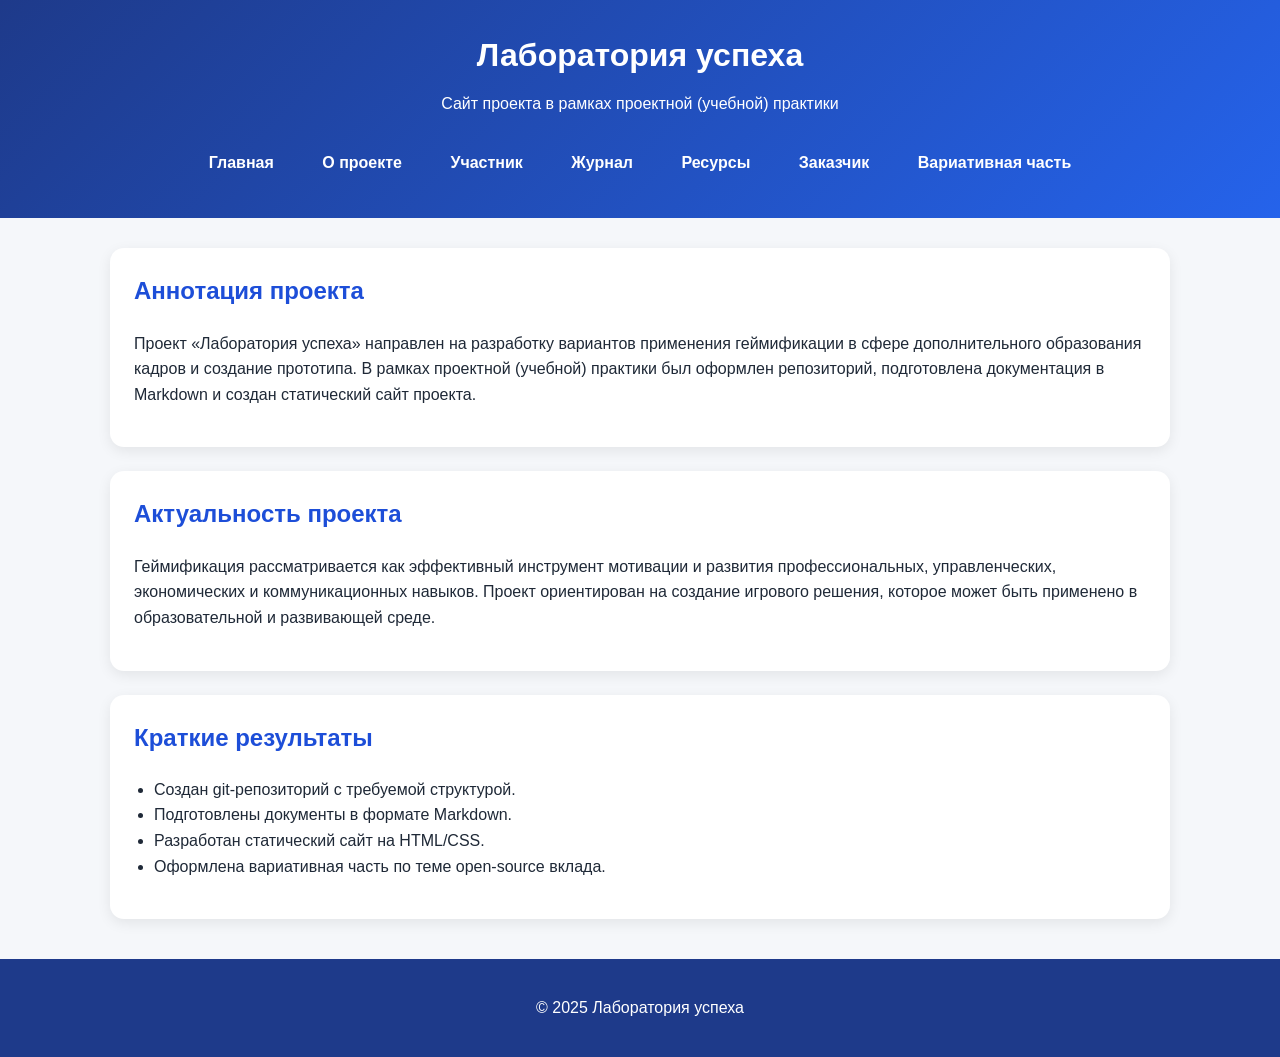
==== site/index.html @ e7faf7df "Update index.html" ====
<!DOCTYPE html>
<html lang="ru">
<head>
  <meta charset="UTF-8" />
  <meta name="viewport" content="width=device-width, initial-scale=1.0" />
  <title>Лаборатория успеха</title>
  <link rel="stylesheet" href="css/style.css" />
</head>
<body>
  <header>
    <h1>Лаборатория успеха</h1>
    <p>Сайт проекта в рамках проектной (учебной) практики</p>
    <nav>
      <a href="index.html">Главная</a>
      <a href="about.html">О проекте</a>
      <a href="participant.html">Участник</a>
      <a href="journal.html">Журнал</a>
      <a href="resources.html">Ресурсы</a>
      <a href="partner.html">Заказчик</a>
      <a href="variable.html">Вариативная часть</a>
    </nav>
  </header>

  <main>
    <section class="card">
      <h2>Аннотация проекта</h2>
      <p>
        Проект «Лаборатория успеха» направлен на разработку вариантов применения
        геймификации в сфере дополнительного образования кадров и создание прототипа.
        В рамках проектной (учебной) практики был оформлен репозиторий,
        подготовлена документация в Markdown и создан статический сайт проекта.
      </p>
    </section>

    <section class="card">
      <h2>Актуальность проекта</h2>
      <p>
        Геймификация рассматривается как эффективный инструмент мотивации
        и развития профессиональных, управленческих, экономических и
        коммуникационных навыков. Проект ориентирован на создание игрового
        решения, которое может быть применено в образовательной и
        развивающей среде.
      </p>
    </section>

    <section class="card">
      <h2>Краткие результаты</h2>
      <ul>
        <li>Создан git-репозиторий с требуемой структурой.</li>
        <li>Подготовлены документы в формате Markdown.</li>
        <li>Разработан статический сайт на HTML/CSS.</li>
        <li>Оформлена вариативная часть по теме open-source вклада.</li>
      </ul>
    </section>
  </main>

  <footer>
    <p>© 2025 Лаборатория успеха</p>
  </footer>
</body>
</html>
---- site/css/style.css ----
* {
  box-sizing: border-box;
}

body {
  margin: 0;
  font-family: Arial, sans-serif;
  background-color: #f5f7fa;
  color: #1f2937;
  line-height: 1.6;
}

header {
  background: linear-gradient(135deg, #1e3a8a, #2563eb);
  color: white;
  padding: 30px 20px;
  text-align: center;
}

header h1 {
  margin: 0 0 10px;
  font-size: 2rem;
}

header p {
  margin: 0;
  font-size: 1rem;
}

nav {
  margin-top: 20px;
}

nav a {
  display: inline-block;
  color: white;
  text-decoration: none;
  margin: 5px 10px;
  font-weight: bold;
  padding: 8px 12px;
  border-radius: 8px;
}

nav a:hover {
  background-color: rgba(255, 255, 255, 0.15);
}

main {
  max-width: 1100px;
  margin: 30px auto;
  padding: 0 20px;
}

.card {
  background: white;
  border-radius: 14px;
  padding: 24px;
  margin-bottom: 24px;
  box-shadow: 0 4px 14px rgba(0, 0, 0, 0.08);
}

h2 {
  margin-top: 0;
  color: #1d4ed8;
}

ul {
  padding-left: 20px;
}

table {
  width: 100%;
  border-collapse: collapse;
  margin-top: 15px;
}

table, th, td {
  border: 1px solid #d1d5db;
}

th {
  background-color: #eff6ff;
}

th, td {
  padding: 12px;
  text-align: left;
  vertical-align: top;
}

footer {
  background-color: #1e3a8a;
  color: white;
  text-align: center;
  padding: 20px;
  margin-top: 40px;
}

.note {
  background-color: #eff6ff;
  border-left: 5px solid #2563eb;
  padding: 15px;
  border-radius: 8px;
  margin-top: 15px;
}
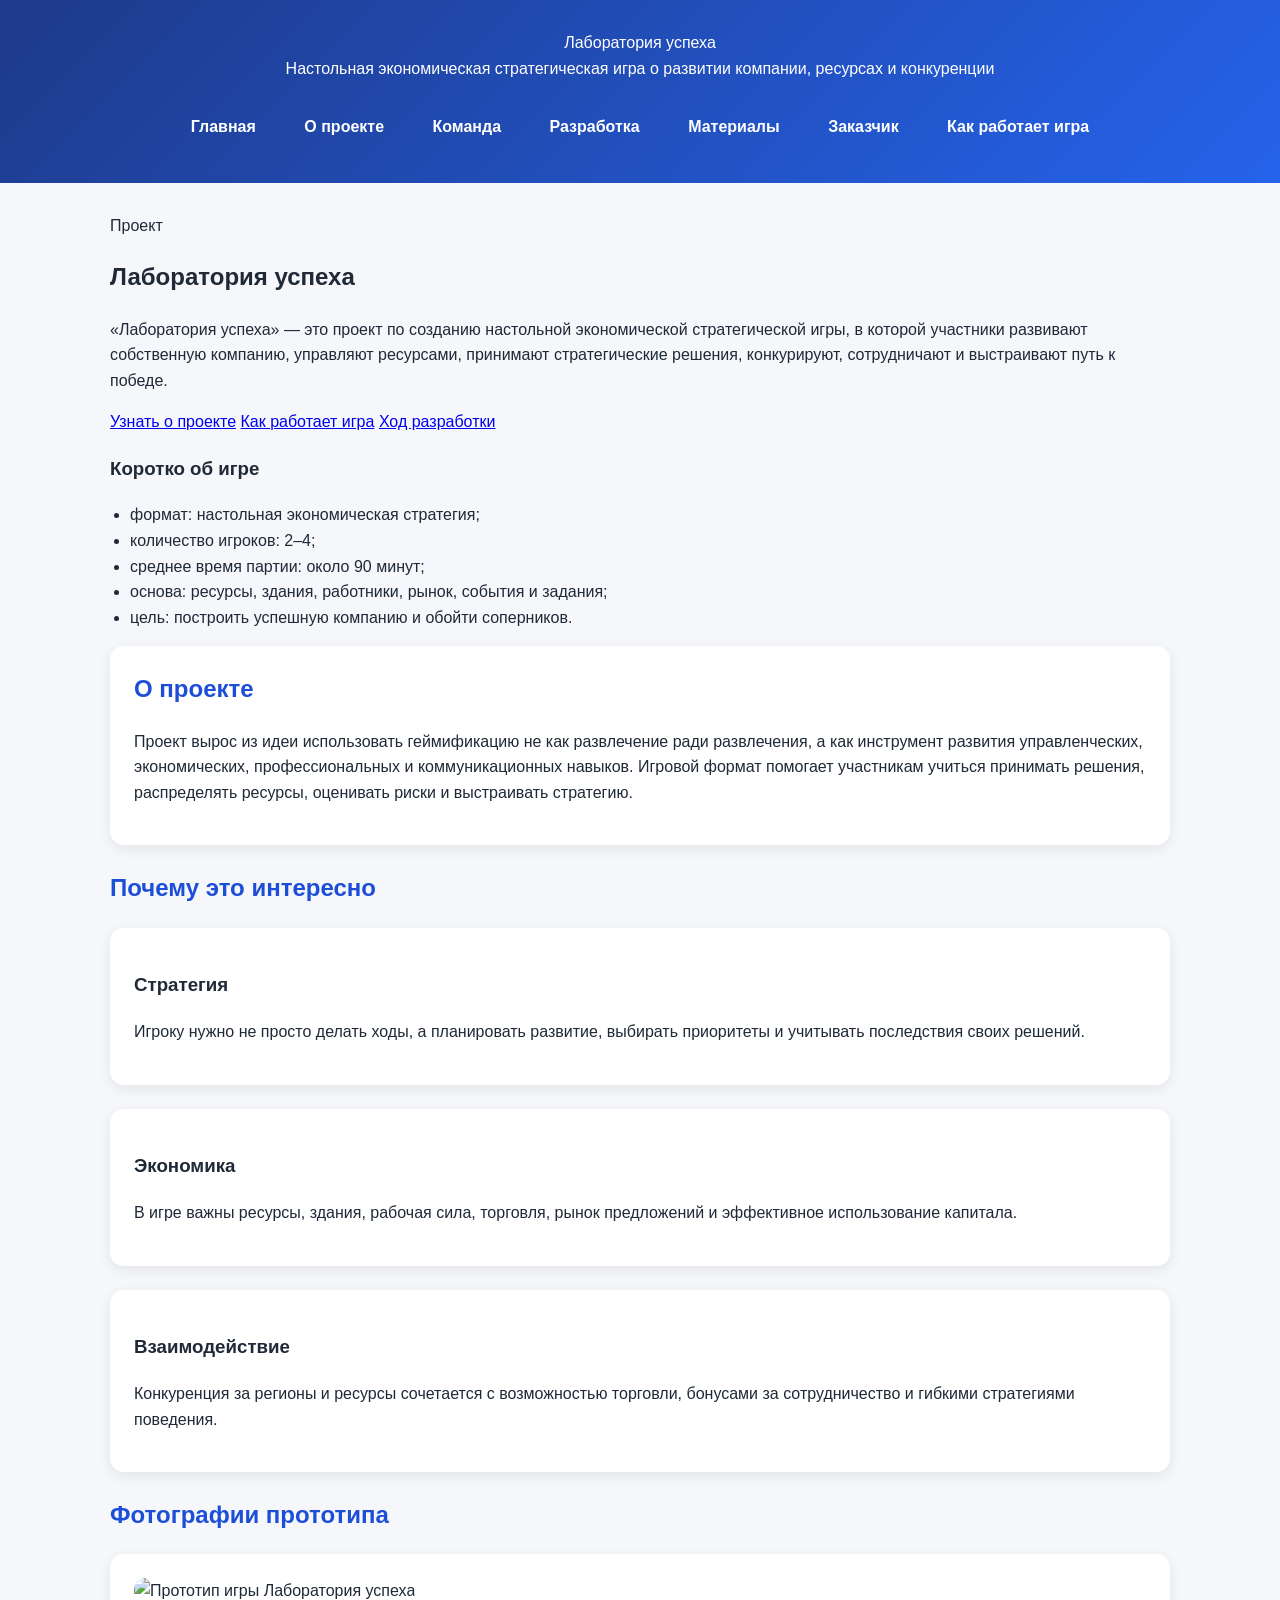
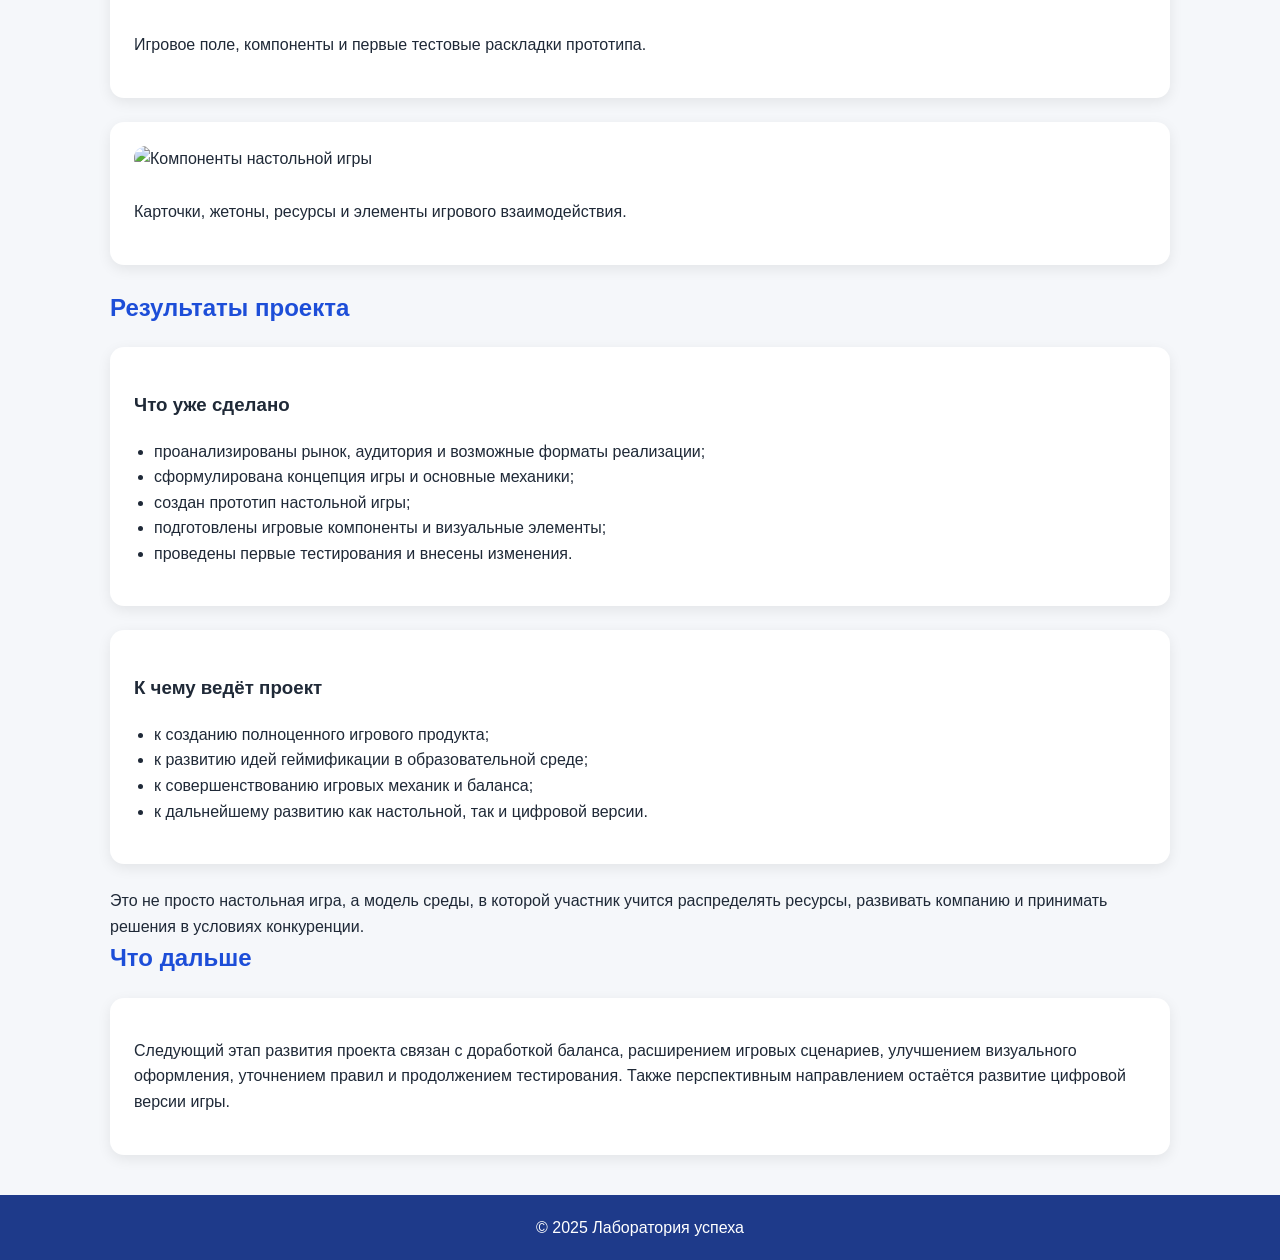
==== commit de8ea1d8: "Update index.html" ====
--- a/site/index.html
+++ b/site/index.html
@@ -8,54 +8,137 @@
 </head>
 <body>
   <header>
-    <h1>Лаборатория успеха</h1>
-    <p>Сайт проекта в рамках проектной (учебной) практики</p>
-    <nav>
-      <a href="index.html">Главная</a>
-      <a href="about.html">О проекте</a>
-      <a href="participant.html">Участник</a>
-      <a href="journal.html">Журнал</a>
-      <a href="resources.html">Ресурсы</a>
-      <a href="partner.html">Заказчик</a>
-      <a href="variable.html">Вариативная часть</a>
-    </nav>
+    <div class="header-wrap">
+      <div class="logo-title">Лаборатория успеха</div>
+      <div class="subtitle">Настольная экономическая стратегическая игра о развитии компании, ресурсах и конкуренции</div>
+      <nav>
+        <a href="index.html">Главная</a>
+        <a href="about.html">О проекте</a>
+        <a href="participant.html">Команда</a>
+        <a href="journal.html">Разработка</a>
+        <a href="resources.html">Материалы</a>
+        <a href="partner.html">Заказчик</a>
+        <a href="variable.html">Как работает игра</a>
+      </nav>
+    </div>
   </header>
 
-  <main>
+  <main class="container">
+    <section class="hero">
+      <div class="hero-card">
+        <div class="badge">Проект</div>
+        <h1>Лаборатория успеха</h1>
+        <p>
+          «Лаборатория успеха» — это проект по созданию настольной экономической
+          стратегической игры, в которой участники развивают собственную компанию,
+          управляют ресурсами, принимают стратегические решения, конкурируют,
+          сотрудничают и выстраивают путь к победе.
+        </p>
+        <div class="buttons">
+          <a class="btn btn-primary" href="about.html">Узнать о проекте</a>
+          <a class="btn btn-secondary" href="variable.html">Как работает игра</a>
+          <a class="btn btn-secondary" href="journal.html">Ход разработки</a>
+        </div>
+      </div>
+
+      <div class="hero-side">
+        <h3>Коротко об игре</h3>
+        <ul>
+          <li>формат: настольная экономическая стратегия;</li>
+          <li>количество игроков: 2–4;</li>
+          <li>среднее время партии: около 90 минут;</li>
+          <li>основа: ресурсы, здания, работники, рынок, события и задания;</li>
+          <li>цель: построить успешную компанию и обойти соперников.</li>
+        </ul>
+      </div>
+    </section>
+
     <section class="card">
-      <h2>Аннотация проекта</h2>
+      <h2>О проекте</h2>
       <p>
-        Проект «Лаборатория успеха» направлен на разработку вариантов применения
-        геймификации в сфере дополнительного образования кадров и создание прототипа.
-        В рамках проектной (учебной) практики был оформлен репозиторий,
-        подготовлена документация в Markdown и создан статический сайт проекта.
+        Проект вырос из идеи использовать геймификацию не как развлечение ради развлечения,
+        а как инструмент развития управленческих, экономических, профессиональных
+        и коммуникационных навыков. Игровой формат помогает участникам учиться
+        принимать решения, распределять ресурсы, оценивать риски и выстраивать стратегию.
       </p>
     </section>
 
-    <section class="card">
-      <h2>Актуальность проекта</h2>
-      <p>
-        Геймификация рассматривается как эффективный инструмент мотивации
-        и развития профессиональных, управленческих, экономических и
-        коммуникационных навыков. Проект ориентирован на создание игрового
-        решения, которое может быть применено в образовательной и
-        развивающей среде.
-      </p>
+    <h2 class="section-title">Почему это интересно</h2>
+    <section class="grid-3">
+      <div class="card">
+        <h3>Стратегия</h3>
+        <p>
+          Игроку нужно не просто делать ходы, а планировать развитие, выбирать приоритеты
+          и учитывать последствия своих решений.
+        </p>
+      </div>
+      <div class="card">
+        <h3>Экономика</h3>
+        <p>
+          В игре важны ресурсы, здания, рабочая сила, торговля, рынок предложений
+          и эффективное использование капитала.
+        </p>
+      </div>
+      <div class="card">
+        <h3>Взаимодействие</h3>
+        <p>
+          Конкуренция за регионы и ресурсы сочетается с возможностью торговли,
+          бонусами за сотрудничество и гибкими стратегиями поведения.
+        </p>
+      </div>
     </section>
 
+    <h2 class="section-title">Фотографии прототипа</h2>
+    <section class="grid-2">
+      <div class="card">
+        <img src="images/game-1.jpg" alt="Прототип игры Лаборатория успеха" style="width:100%; border-radius:12px; margin-bottom:12px;">
+        <p>Игровое поле, компоненты и первые тестовые раскладки прототипа.</p>
+      </div>
+      <div class="card">
+        <img src="images/game-2.jpg" alt="Компоненты настольной игры" style="width:100%; border-radius:12px; margin-bottom:12px;">
+        <p>Карточки, жетоны, ресурсы и элементы игрового взаимодействия.</p>
+      </div>
+    </section>
+
+    <h2 class="section-title">Результаты проекта</h2>
+    <section class="grid-2">
+      <div class="card">
+        <h3>Что уже сделано</h3>
+        <ul>
+          <li>проанализированы рынок, аудитория и возможные форматы реализации;</li>
+          <li>сформулирована концепция игры и основные механики;</li>
+          <li>создан прототип настольной игры;</li>
+          <li>подготовлены игровые компоненты и визуальные элементы;</li>
+          <li>проведены первые тестирования и внесены изменения.</li>
+        </ul>
+      </div>
+      <div class="card">
+        <h3>К чему ведёт проект</h3>
+        <ul>
+          <li>к созданию полноценного игрового продукта;</li>
+          <li>к развитию идей геймификации в образовательной среде;</li>
+          <li>к совершенствованию игровых механик и баланса;</li>
+          <li>к дальнейшему развитию как настольной, так и цифровой версии.</li>
+        </ul>
+      </div>
+    </section>
+
+    <section class="quote">
+      Это не просто настольная игра, а модель среды, в которой участник учится распределять ресурсы, развивать компанию и принимать решения в условиях конкуренции.
+    </section>
+
+    <h2 class="section-title">Что дальше</h2>
     <section class="card">
-      <h2>Краткие результаты</h2>
-      <ul>
-        <li>Создан git-репозиторий с требуемой структурой.</li>
-        <li>Подготовлены документы в формате Markdown.</li>
-        <li>Разработан статический сайт на HTML/CSS.</li>
-        <li>Оформлена вариативная часть по теме open-source вклада.</li>
-      </ul>
+      <p>
+        Следующий этап развития проекта связан с доработкой баланса, расширением игровых
+        сценариев, улучшением визуального оформления, уточнением правил и продолжением
+        тестирования. Также перспективным направлением остаётся развитие цифровой версии игры.
+      </p>
     </section>
   </main>
 
   <footer>
-    <p>© 2025 Лаборатория успеха</p>
+    © 2025 Лаборатория успеха
   </footer>
 </body>
 </html>
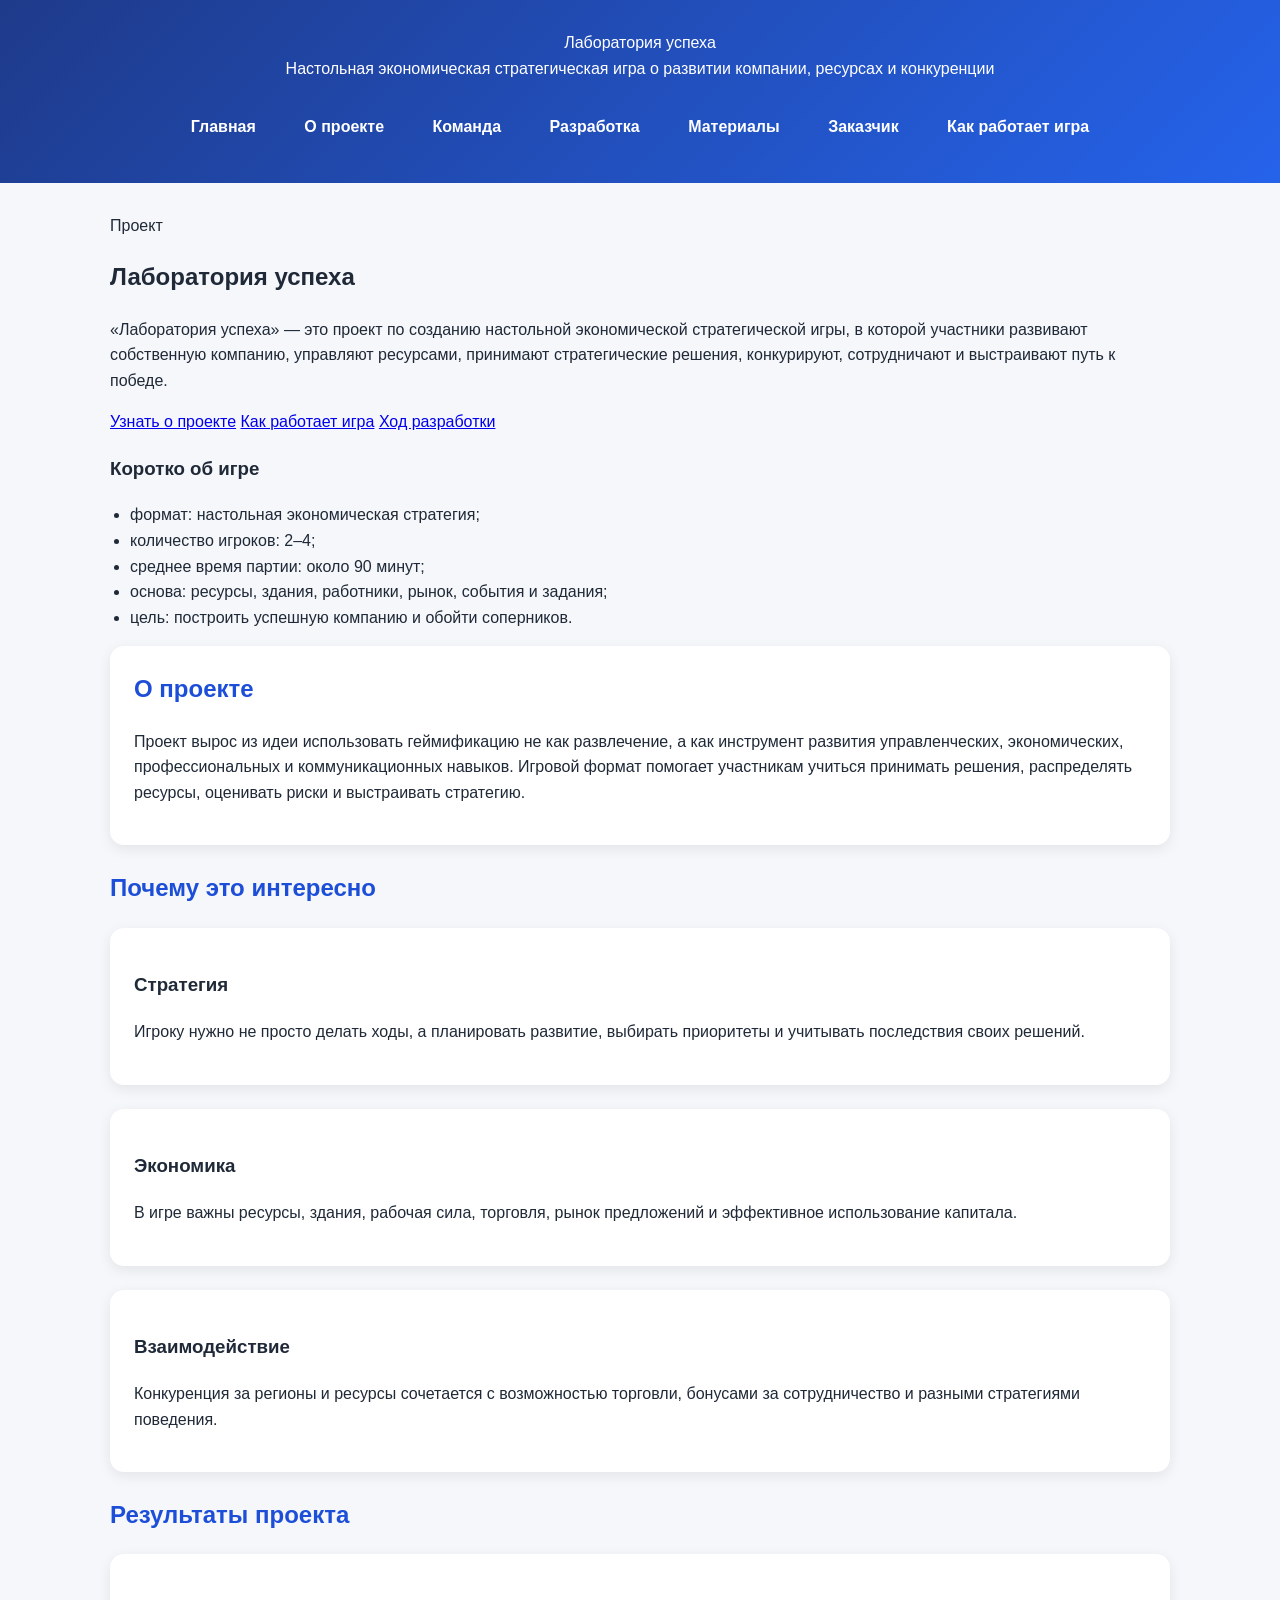
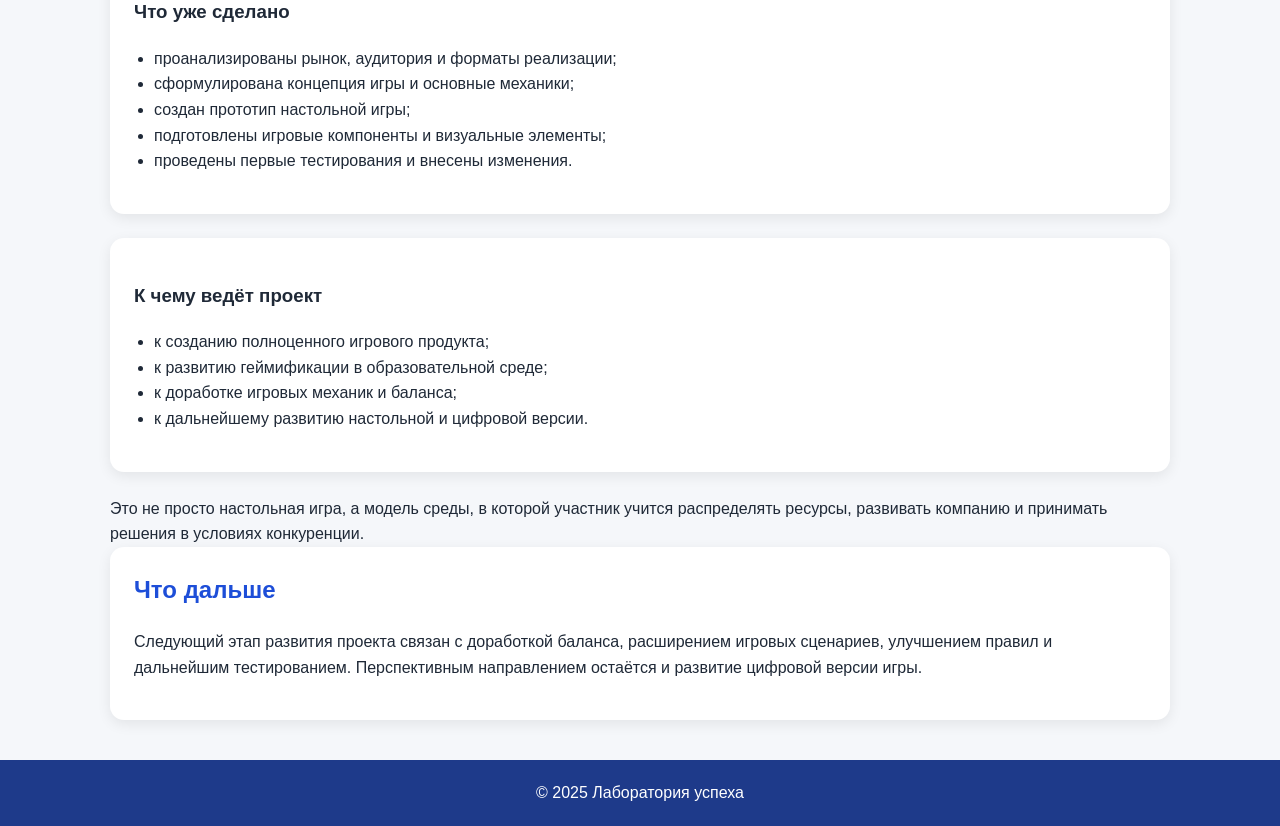
==== commit e0fc82fa: "Update index.html" ====
--- a/site/index.html
+++ b/site/index.html
@@ -56,10 +56,11 @@
     <section class="card">
       <h2>О проекте</h2>
       <p>
-        Проект вырос из идеи использовать геймификацию не как развлечение ради развлечения,
+        Проект вырос из идеи использовать геймификацию не как развлечение,
         а как инструмент развития управленческих, экономических, профессиональных
-        и коммуникационных навыков. Игровой формат помогает участникам учиться
-        принимать решения, распределять ресурсы, оценивать риски и выстраивать стратегию.
+        и коммуникационных навыков. Игровой формат помогает участникам
+        учиться принимать решения, распределять ресурсы, оценивать риски
+        и выстраивать стратегию.
       </p>
     </section>
 
@@ -68,35 +69,23 @@
       <div class="card">
         <h3>Стратегия</h3>
         <p>
-          Игроку нужно не просто делать ходы, а планировать развитие, выбирать приоритеты
-          и учитывать последствия своих решений.
+          Игроку нужно не просто делать ходы, а планировать развитие,
+          выбирать приоритеты и учитывать последствия своих решений.
         </p>
       </div>
       <div class="card">
         <h3>Экономика</h3>
         <p>
-          В игре важны ресурсы, здания, рабочая сила, торговля, рынок предложений
-          и эффективное использование капитала.
+          В игре важны ресурсы, здания, рабочая сила, торговля,
+          рынок предложений и эффективное использование капитала.
         </p>
       </div>
       <div class="card">
         <h3>Взаимодействие</h3>
         <p>
           Конкуренция за регионы и ресурсы сочетается с возможностью торговли,
-          бонусами за сотрудничество и гибкими стратегиями поведения.
+          бонусами за сотрудничество и разными стратегиями поведения.
         </p>
-      </div>
-    </section>
-
-    <h2 class="section-title">Фотографии прототипа</h2>
-    <section class="grid-2">
-      <div class="card">
-        <img src="images/game-1.jpg" alt="Прототип игры Лаборатория успеха" style="width:100%; border-radius:12px; margin-bottom:12px;">
-        <p>Игровое поле, компоненты и первые тестовые раскладки прототипа.</p>
-      </div>
-      <div class="card">
-        <img src="images/game-2.jpg" alt="Компоненты настольной игры" style="width:100%; border-radius:12px; margin-bottom:12px;">
-        <p>Карточки, жетоны, ресурсы и элементы игрового взаимодействия.</p>
       </div>
     </section>
 
@@ -105,7 +94,7 @@
       <div class="card">
         <h3>Что уже сделано</h3>
         <ul>
-          <li>проанализированы рынок, аудитория и возможные форматы реализации;</li>
+          <li>проанализированы рынок, аудитория и форматы реализации;</li>
           <li>сформулирована концепция игры и основные механики;</li>
           <li>создан прототип настольной игры;</li>
           <li>подготовлены игровые компоненты и визуальные элементы;</li>
@@ -116,9 +105,9 @@
         <h3>К чему ведёт проект</h3>
         <ul>
           <li>к созданию полноценного игрового продукта;</li>
-          <li>к развитию идей геймификации в образовательной среде;</li>
-          <li>к совершенствованию игровых механик и баланса;</li>
-          <li>к дальнейшему развитию как настольной, так и цифровой версии.</li>
+          <li>к развитию геймификации в образовательной среде;</li>
+          <li>к доработке игровых механик и баланса;</li>
+          <li>к дальнейшему развитию настольной и цифровой версии.</li>
         </ul>
       </div>
     </section>
@@ -127,12 +116,12 @@
       Это не просто настольная игра, а модель среды, в которой участник учится распределять ресурсы, развивать компанию и принимать решения в условиях конкуренции.
     </section>
 
-    <h2 class="section-title">Что дальше</h2>
     <section class="card">
+      <h2>Что дальше</h2>
       <p>
-        Следующий этап развития проекта связан с доработкой баланса, расширением игровых
-        сценариев, улучшением визуального оформления, уточнением правил и продолжением
-        тестирования. Также перспективным направлением остаётся развитие цифровой версии игры.
+        Следующий этап развития проекта связан с доработкой баланса,
+        расширением игровых сценариев, улучшением правил и дальнейшим тестированием.
+        Перспективным направлением остаётся и развитие цифровой версии игры.
       </p>
     </section>
   </main>
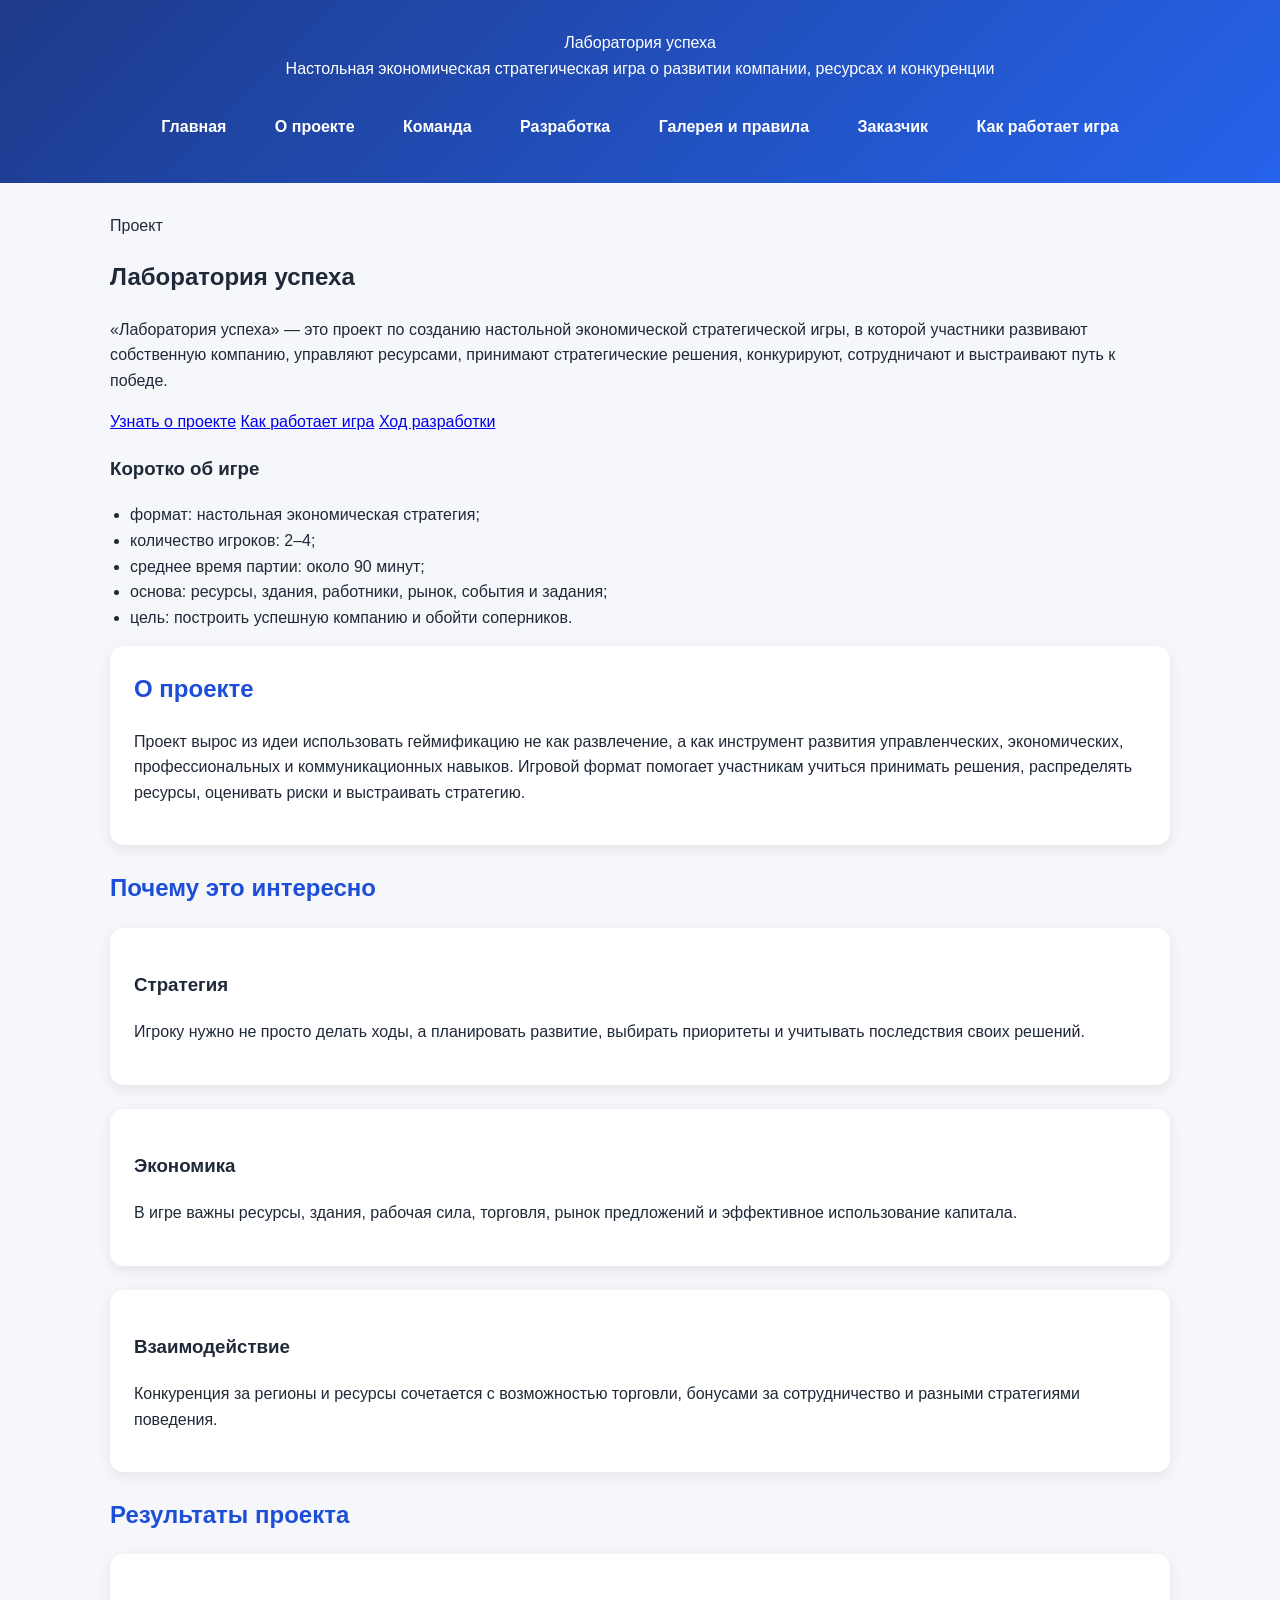
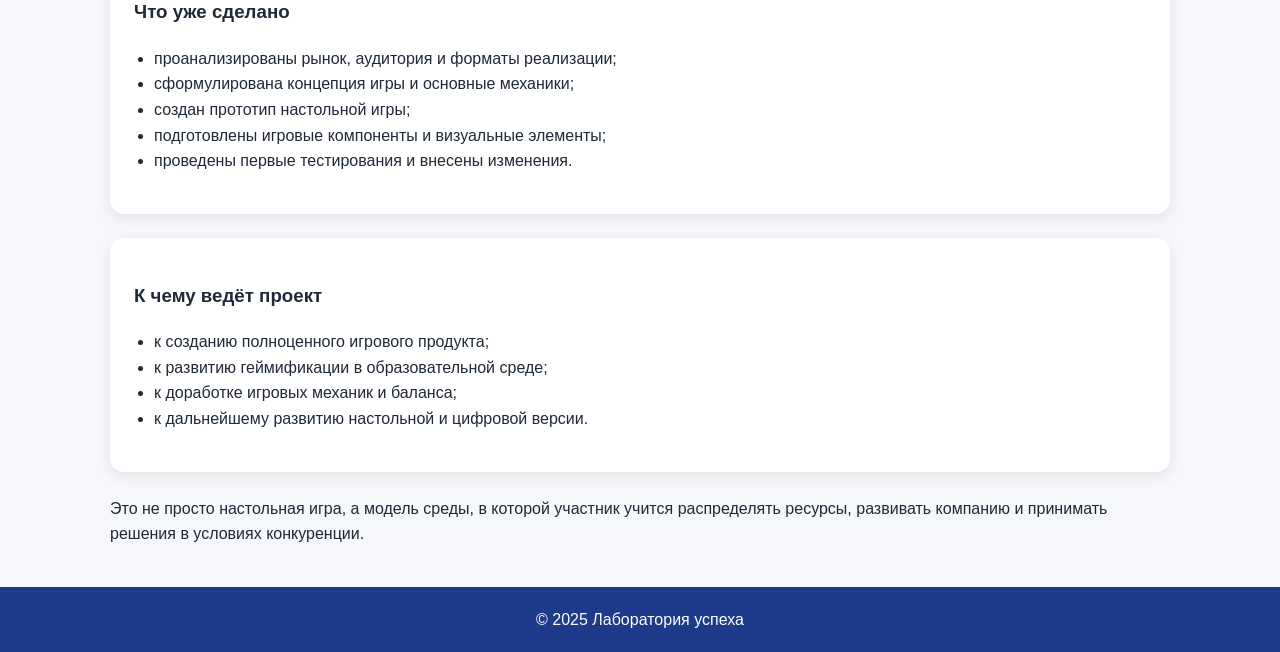
==== commit b0c5839e: "Update index.html" ====
--- a/site/index.html
+++ b/site/index.html
@@ -16,7 +16,7 @@
         <a href="about.html">О проекте</a>
         <a href="participant.html">Команда</a>
         <a href="journal.html">Разработка</a>
-        <a href="resources.html">Материалы</a>
+        <a href="resources.html">Галерея и правила</a>
         <a href="partner.html">Заказчик</a>
         <a href="variable.html">Как работает игра</a>
       </nav>
@@ -115,15 +115,6 @@
     <section class="quote">
       Это не просто настольная игра, а модель среды, в которой участник учится распределять ресурсы, развивать компанию и принимать решения в условиях конкуренции.
     </section>
-
-    <section class="card">
-      <h2>Что дальше</h2>
-      <p>
-        Следующий этап развития проекта связан с доработкой баланса,
-        расширением игровых сценариев, улучшением правил и дальнейшим тестированием.
-        Перспективным направлением остаётся и развитие цифровой версии игры.
-      </p>
-    </section>
   </main>
 
   <footer>
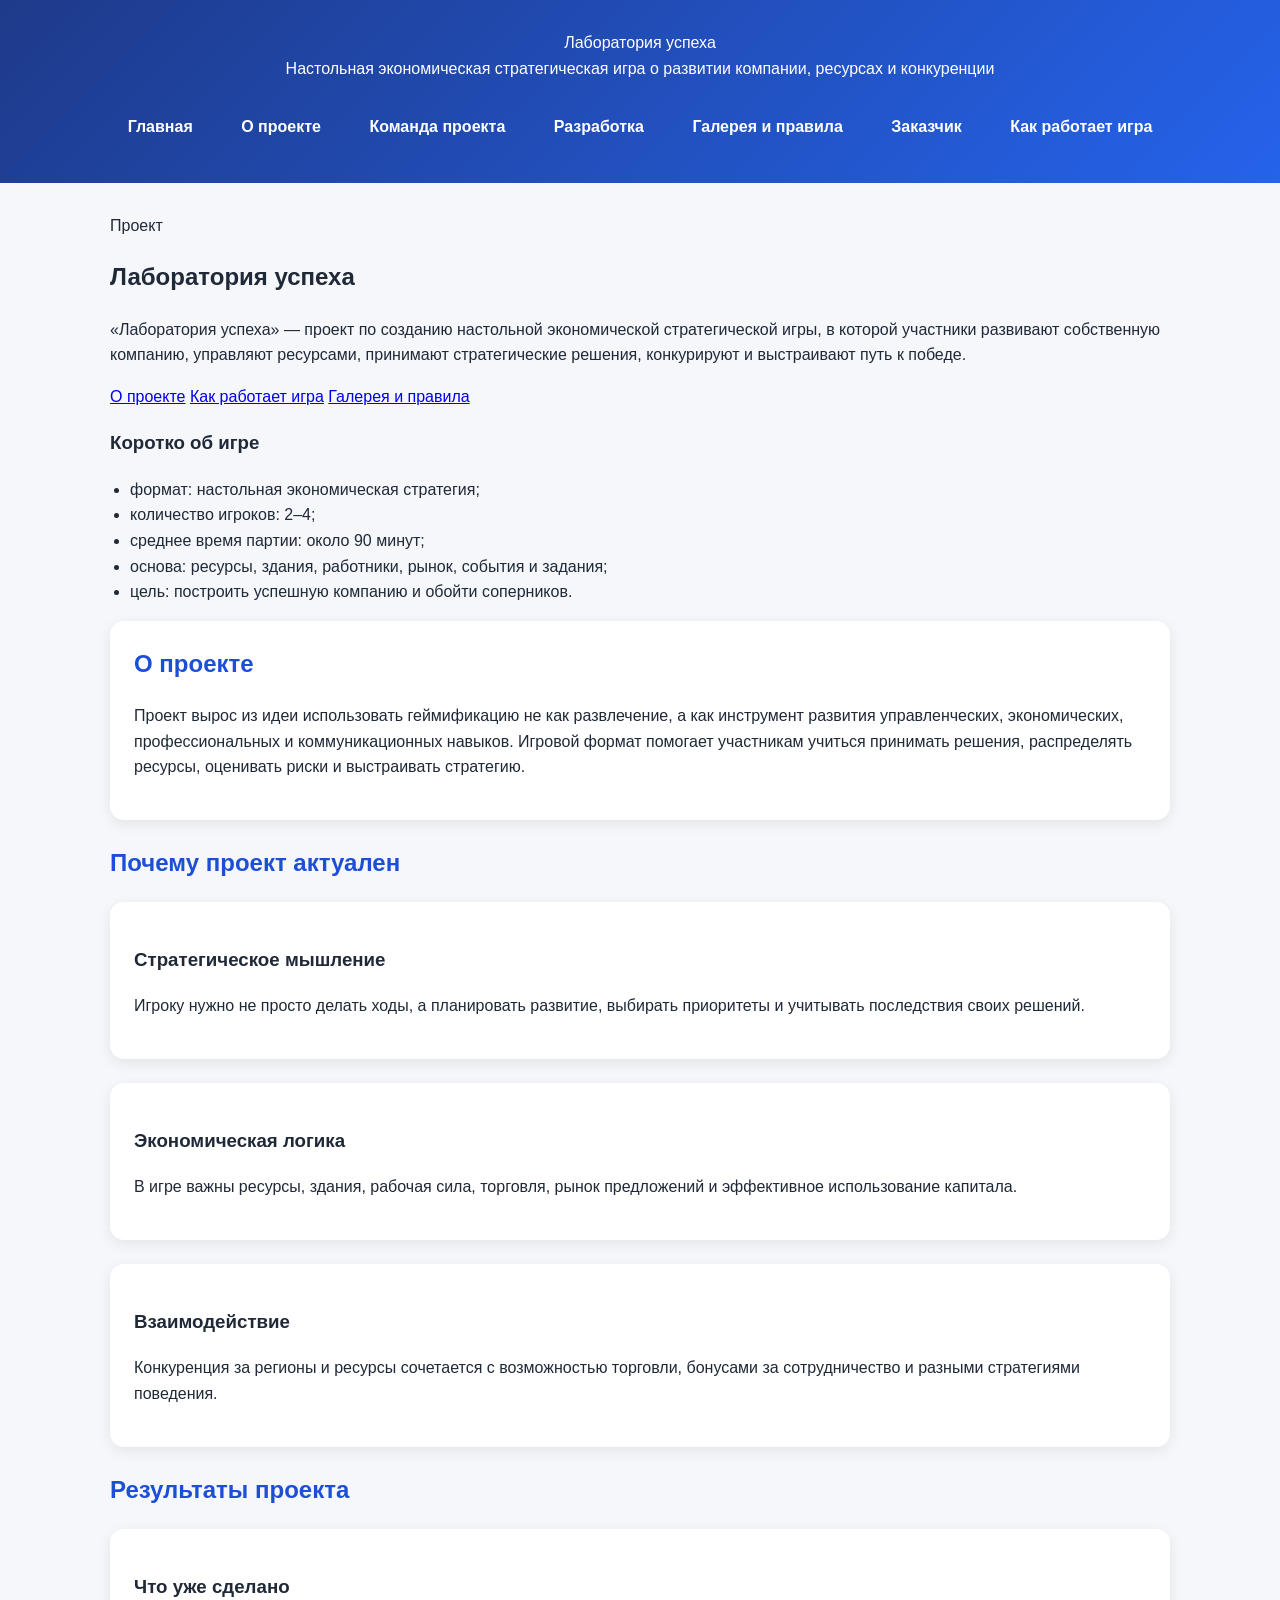
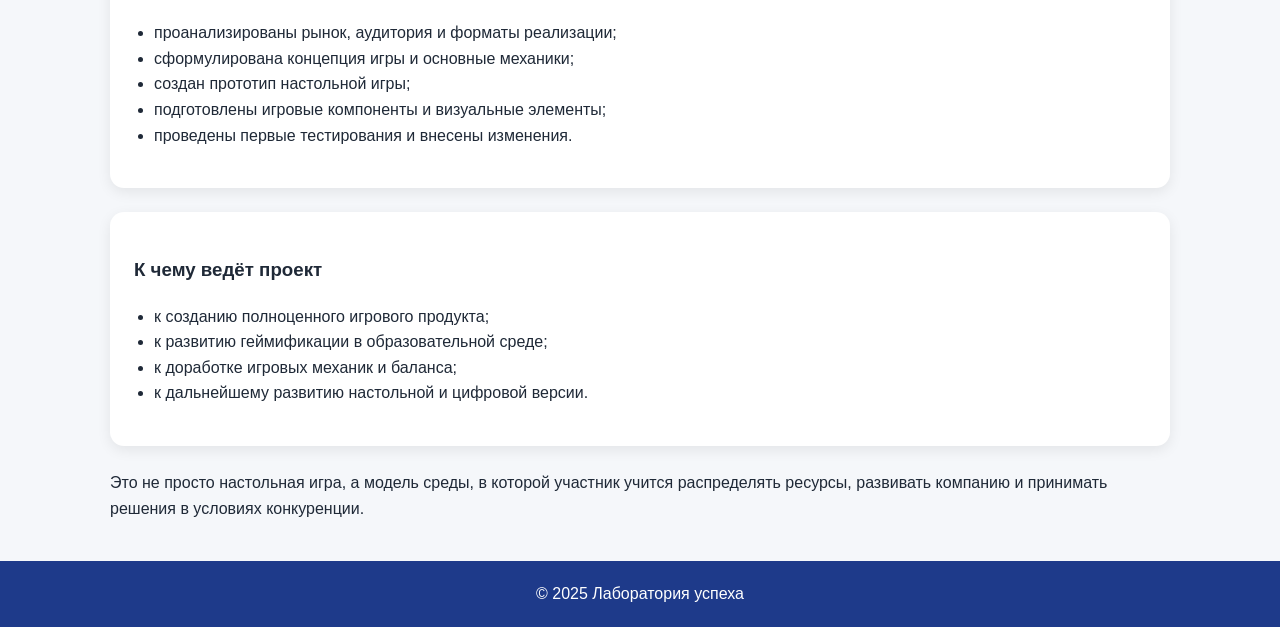
==== commit 85384d18: "Update index.html" ====
--- a/site/index.html
+++ b/site/index.html
@@ -14,7 +14,7 @@
       <nav>
         <a href="index.html">Главная</a>
         <a href="about.html">О проекте</a>
-        <a href="participant.html">Команда</a>
+        <a href="participant.html">Команда проекта</a>
         <a href="journal.html">Разработка</a>
         <a href="resources.html">Галерея и правила</a>
         <a href="partner.html">Заказчик</a>
@@ -29,15 +29,15 @@
         <div class="badge">Проект</div>
         <h1>Лаборатория успеха</h1>
         <p>
-          «Лаборатория успеха» — это проект по созданию настольной экономической
+          «Лаборатория успеха» — проект по созданию настольной экономической
           стратегической игры, в которой участники развивают собственную компанию,
-          управляют ресурсами, принимают стратегические решения, конкурируют,
-          сотрудничают и выстраивают путь к победе.
+          управляют ресурсами, принимают стратегические решения, конкурируют
+          и выстраивают путь к победе.
         </p>
         <div class="buttons">
-          <a class="btn btn-primary" href="about.html">Узнать о проекте</a>
+          <a class="btn btn-primary" href="about.html">О проекте</a>
           <a class="btn btn-secondary" href="variable.html">Как работает игра</a>
-          <a class="btn btn-secondary" href="journal.html">Ход разработки</a>
+          <a class="btn btn-secondary" href="resources.html">Галерея и правила</a>
         </div>
       </div>
 
@@ -64,17 +64,17 @@
       </p>
     </section>
 
-    <h2 class="section-title">Почему это интересно</h2>
+    <h2 class="section-title">Почему проект актуален</h2>
     <section class="grid-3">
       <div class="card">
-        <h3>Стратегия</h3>
+        <h3>Стратегическое мышление</h3>
         <p>
           Игроку нужно не просто делать ходы, а планировать развитие,
           выбирать приоритеты и учитывать последствия своих решений.
         </p>
       </div>
       <div class="card">
-        <h3>Экономика</h3>
+        <h3>Экономическая логика</h3>
         <p>
           В игре важны ресурсы, здания, рабочая сила, торговля,
           рынок предложений и эффективное использование капитала.
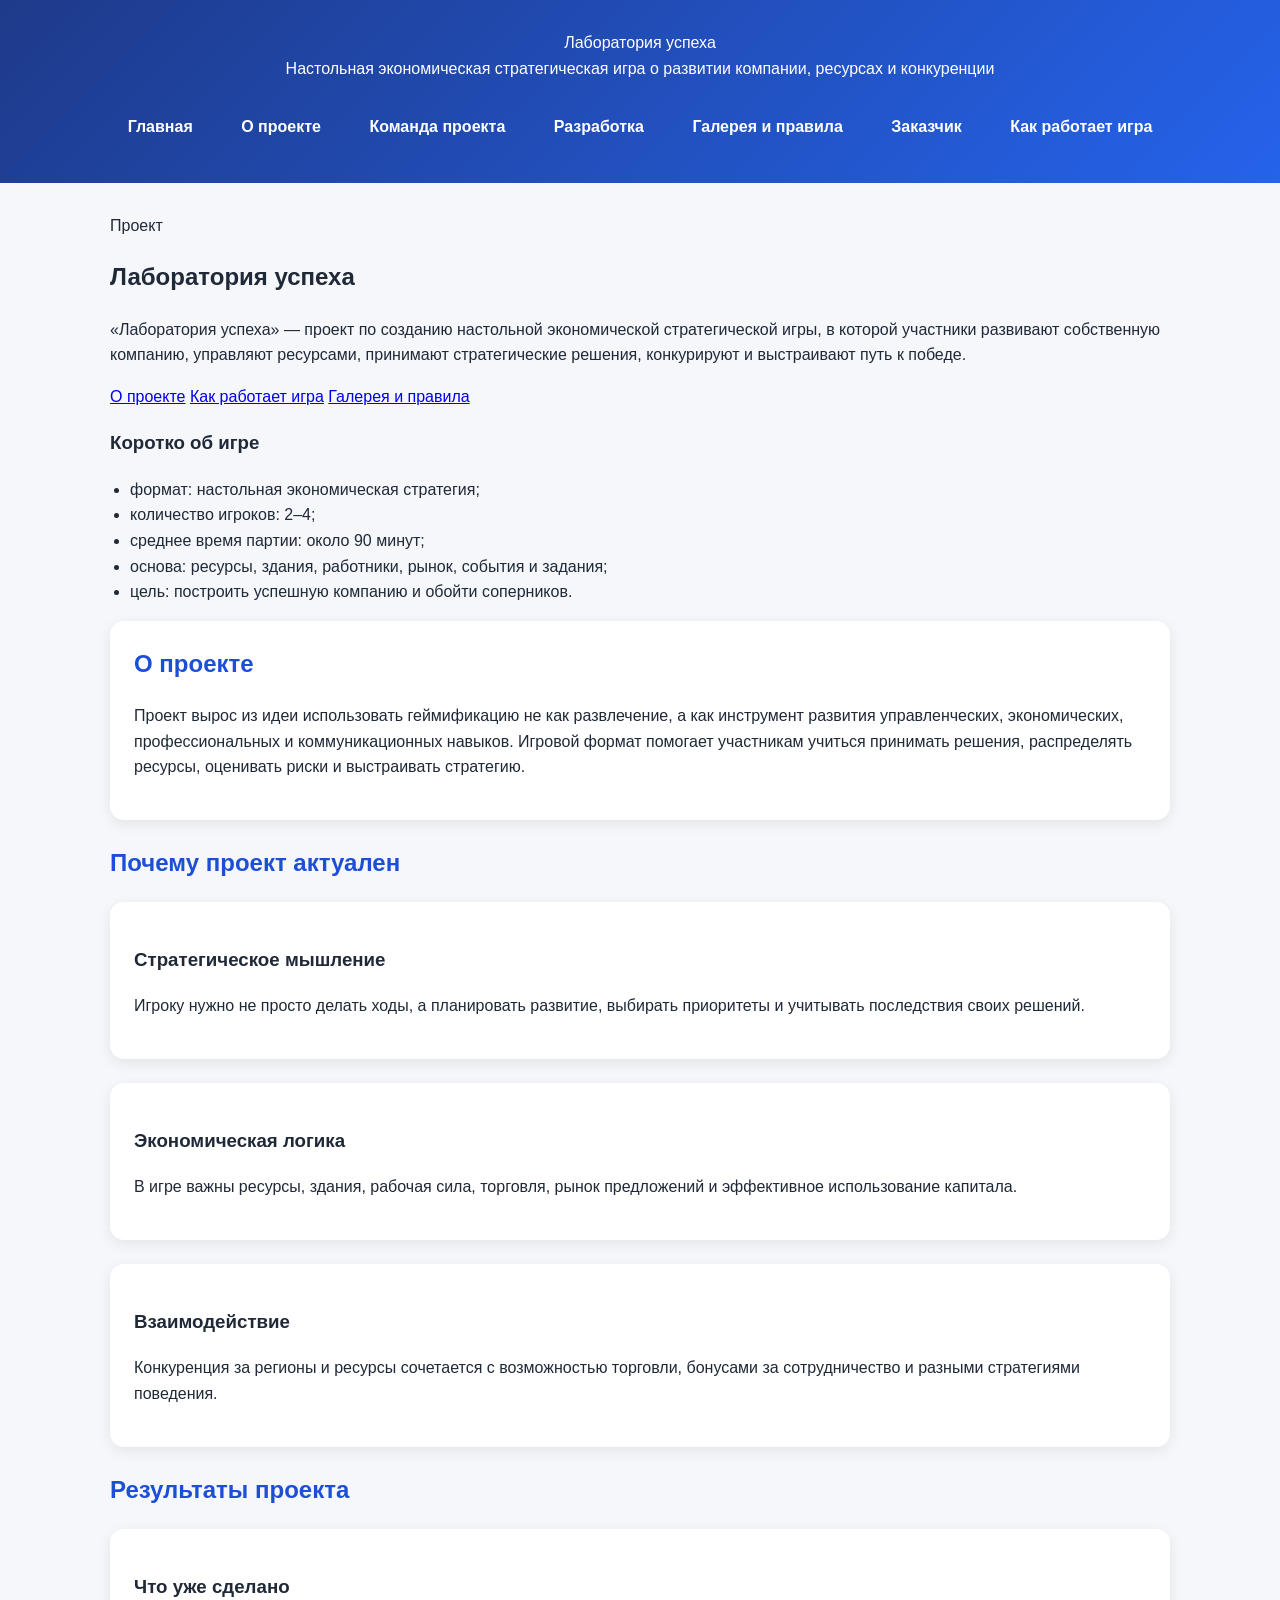
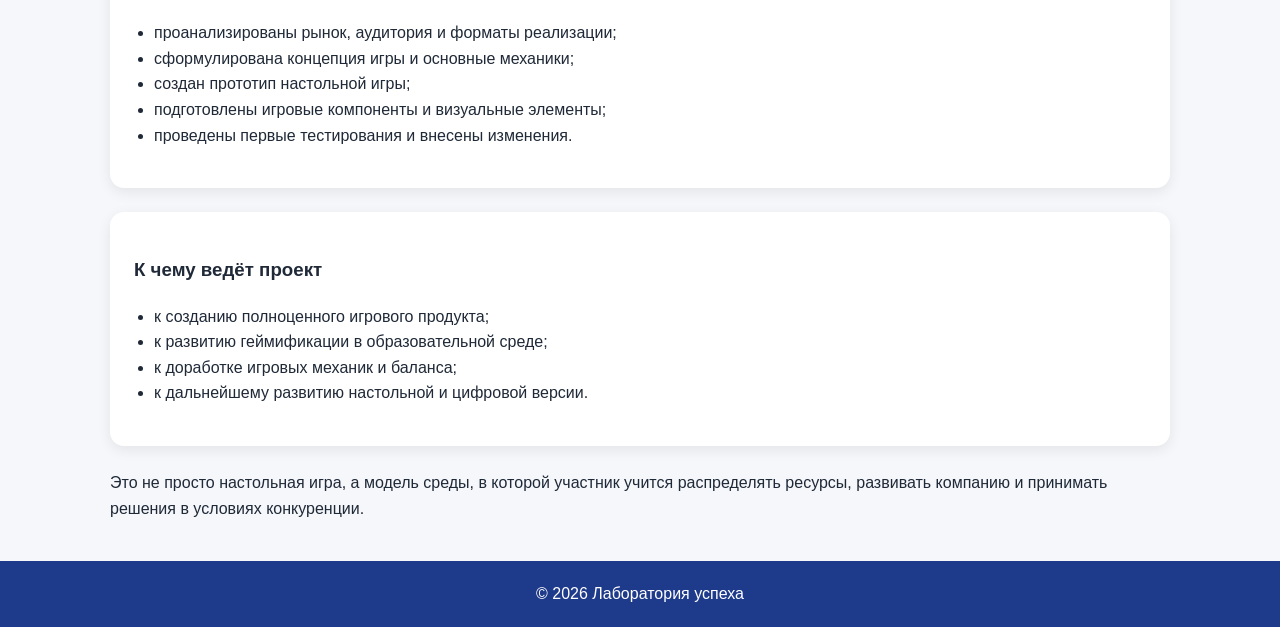
==== commit e83abdef: "Update index.html" ====
--- a/site/index.html
+++ b/site/index.html
@@ -118,7 +118,7 @@
   </main>
 
   <footer>
-    © 2025 Лаборатория успеха
+    © 2026 Лаборатория успеха
   </footer>
 </body>
 </html>
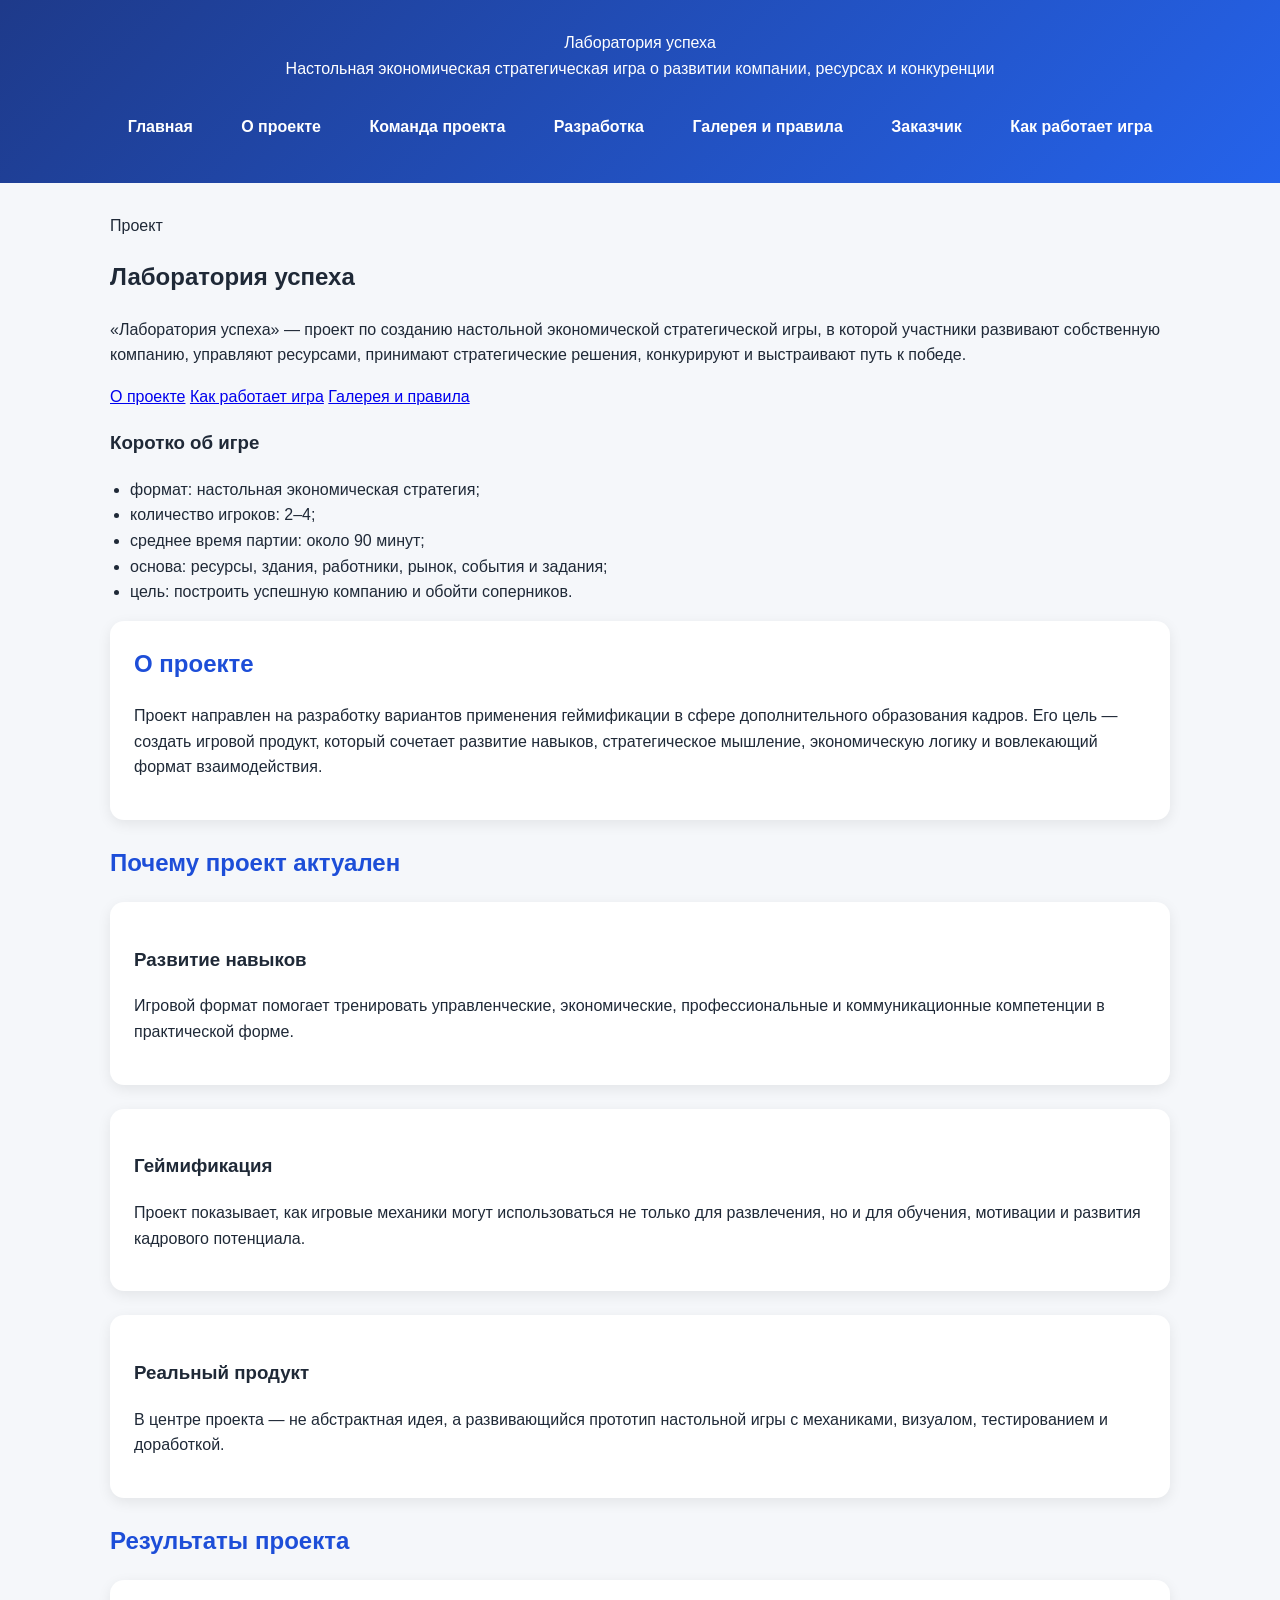
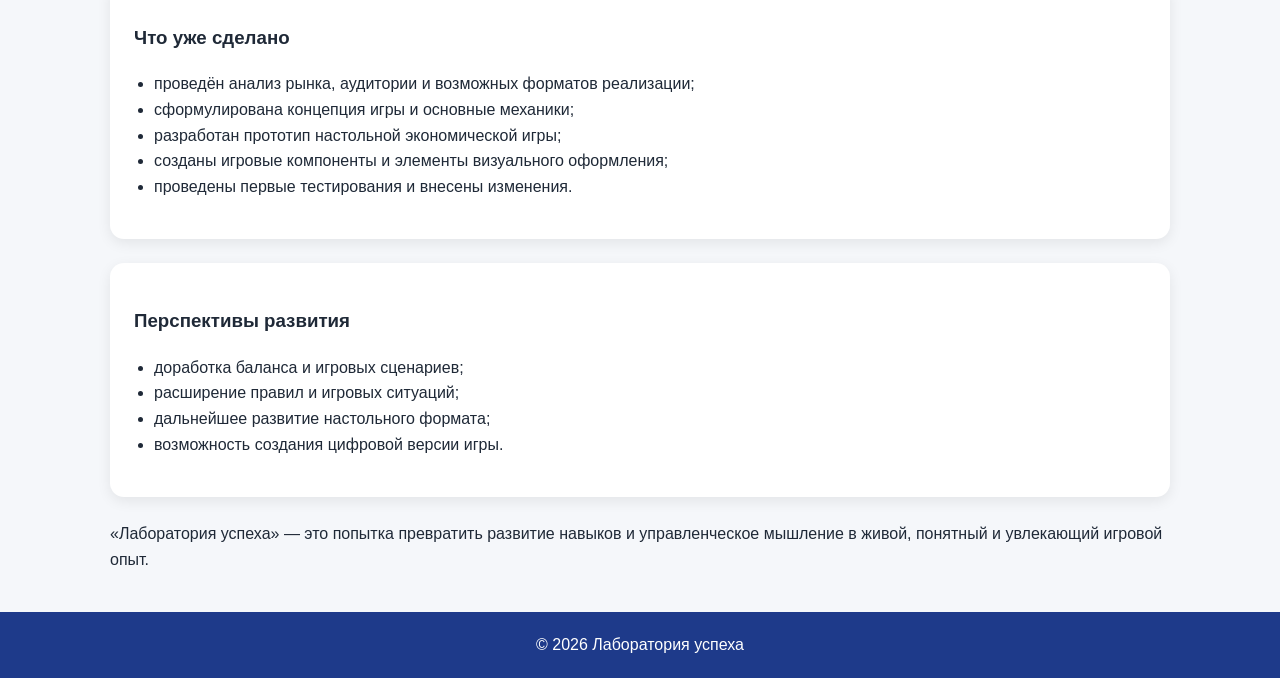
==== commit e29579df: "Update index.html" ====
--- a/site/index.html
+++ b/site/index.html
@@ -56,35 +56,35 @@
     <section class="card">
       <h2>О проекте</h2>
       <p>
-        Проект вырос из идеи использовать геймификацию не как развлечение,
-        а как инструмент развития управленческих, экономических, профессиональных
-        и коммуникационных навыков. Игровой формат помогает участникам
-        учиться принимать решения, распределять ресурсы, оценивать риски
-        и выстраивать стратегию.
+        Проект направлен на разработку вариантов применения геймификации
+        в сфере дополнительного образования кадров. Его цель — создать
+        игровой продукт, который сочетает развитие навыков, стратегическое мышление,
+        экономическую логику и вовлекающий формат взаимодействия.
       </p>
     </section>
 
     <h2 class="section-title">Почему проект актуален</h2>
     <section class="grid-3">
       <div class="card">
-        <h3>Стратегическое мышление</h3>
+        <h3>Развитие навыков</h3>
         <p>
-          Игроку нужно не просто делать ходы, а планировать развитие,
-          выбирать приоритеты и учитывать последствия своих решений.
+          Игровой формат помогает тренировать управленческие, экономические,
+          профессиональные и коммуникационные компетенции в практической форме.
         </p>
       </div>
       <div class="card">
-        <h3>Экономическая логика</h3>
+        <h3>Геймификация</h3>
         <p>
-          В игре важны ресурсы, здания, рабочая сила, торговля,
-          рынок предложений и эффективное использование капитала.
+          Проект показывает, как игровые механики могут использоваться
+          не только для развлечения, но и для обучения, мотивации
+          и развития кадрового потенциала.
         </p>
       </div>
       <div class="card">
-        <h3>Взаимодействие</h3>
+        <h3>Реальный продукт</h3>
         <p>
-          Конкуренция за регионы и ресурсы сочетается с возможностью торговли,
-          бонусами за сотрудничество и разными стратегиями поведения.
+          В центре проекта — не абстрактная идея, а развивающийся прототип
+          настольной игры с механиками, визуалом, тестированием и доработкой.
         </p>
       </div>
     </section>
@@ -94,26 +94,26 @@
       <div class="card">
         <h3>Что уже сделано</h3>
         <ul>
-          <li>проанализированы рынок, аудитория и форматы реализации;</li>
+          <li>проведён анализ рынка, аудитории и возможных форматов реализации;</li>
           <li>сформулирована концепция игры и основные механики;</li>
-          <li>создан прототип настольной игры;</li>
-          <li>подготовлены игровые компоненты и визуальные элементы;</li>
+          <li>разработан прототип настольной экономической игры;</li>
+          <li>созданы игровые компоненты и элементы визуального оформления;</li>
           <li>проведены первые тестирования и внесены изменения.</li>
         </ul>
       </div>
       <div class="card">
-        <h3>К чему ведёт проект</h3>
+        <h3>Перспективы развития</h3>
         <ul>
-          <li>к созданию полноценного игрового продукта;</li>
-          <li>к развитию геймификации в образовательной среде;</li>
-          <li>к доработке игровых механик и баланса;</li>
-          <li>к дальнейшему развитию настольной и цифровой версии.</li>
+          <li>доработка баланса и игровых сценариев;</li>
+          <li>расширение правил и игровых ситуаций;</li>
+          <li>дальнейшее развитие настольного формата;</li>
+          <li>возможность создания цифровой версии игры.</li>
         </ul>
       </div>
     </section>
 
     <section class="quote">
-      Это не просто настольная игра, а модель среды, в которой участник учится распределять ресурсы, развивать компанию и принимать решения в условиях конкуренции.
+      «Лаборатория успеха» — это попытка превратить развитие навыков и управленческое мышление в живой, понятный и увлекающий игровой опыт.
     </section>
   </main>
 
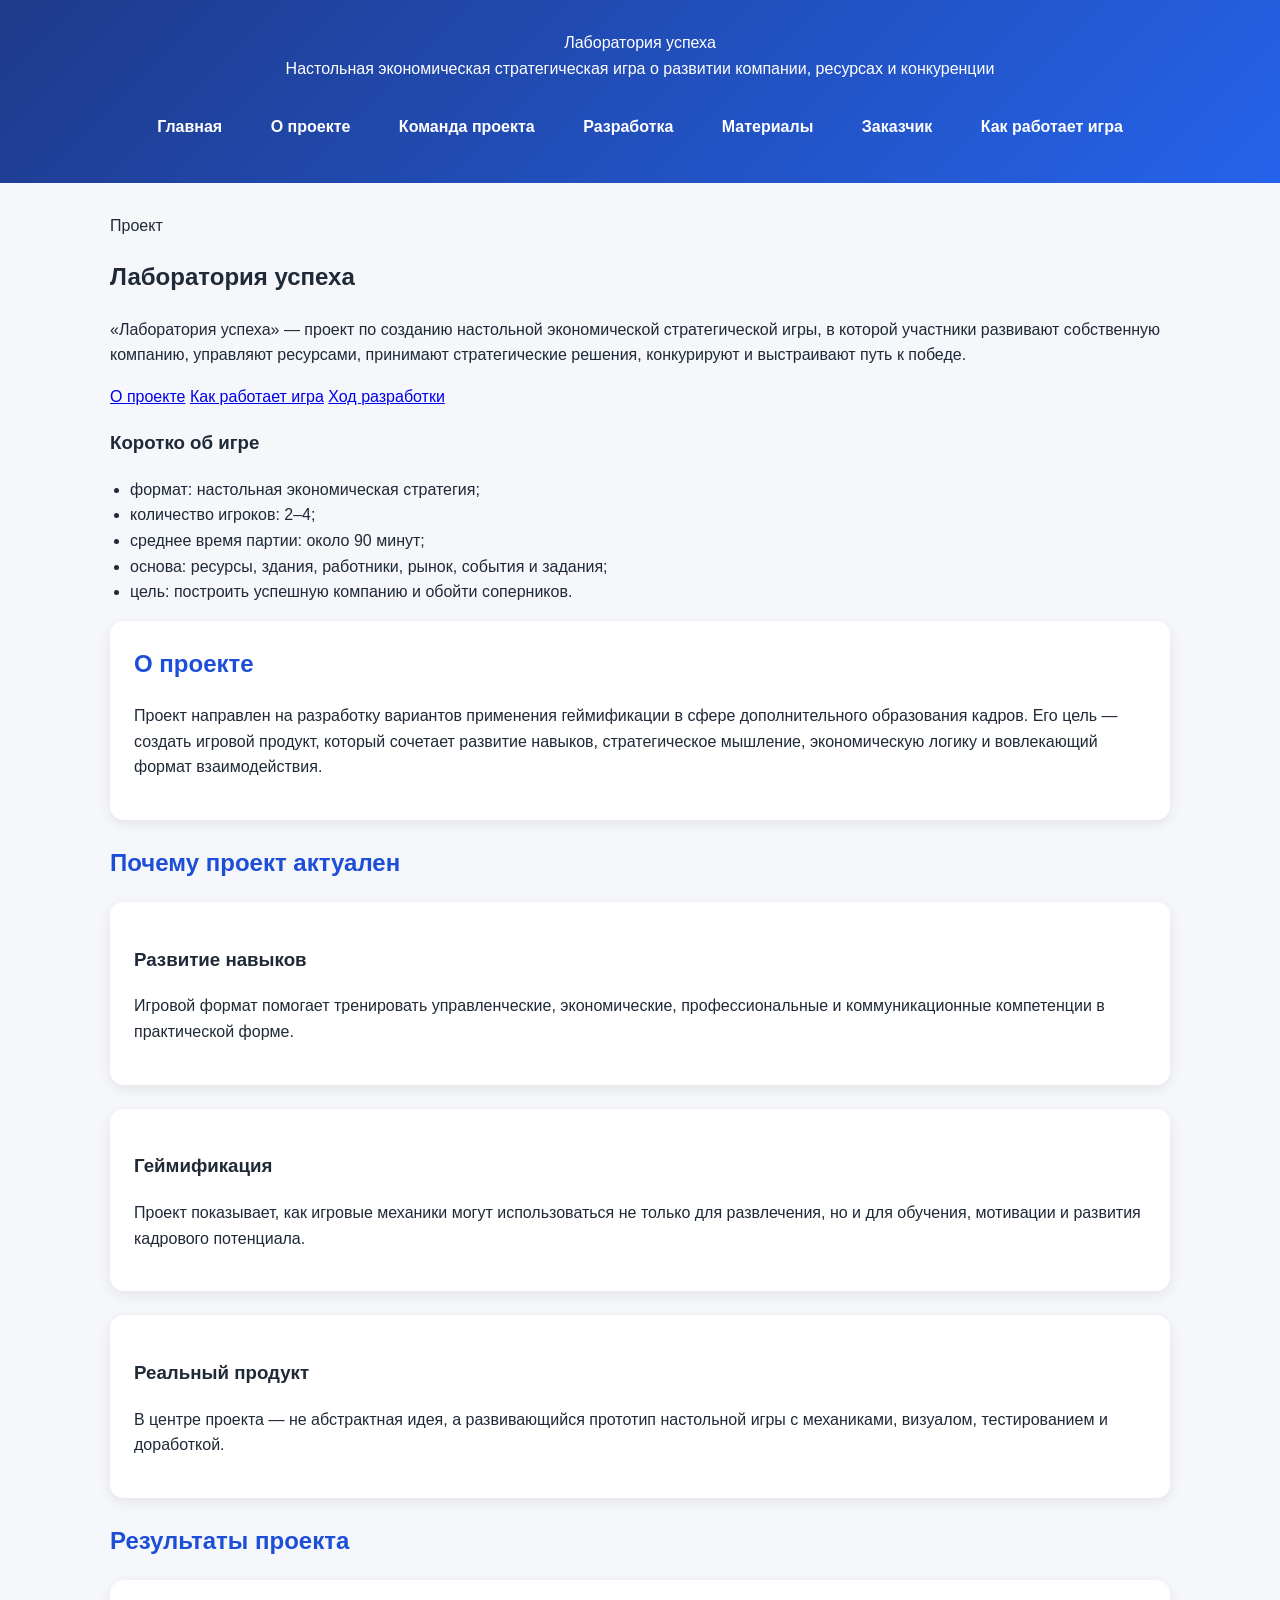
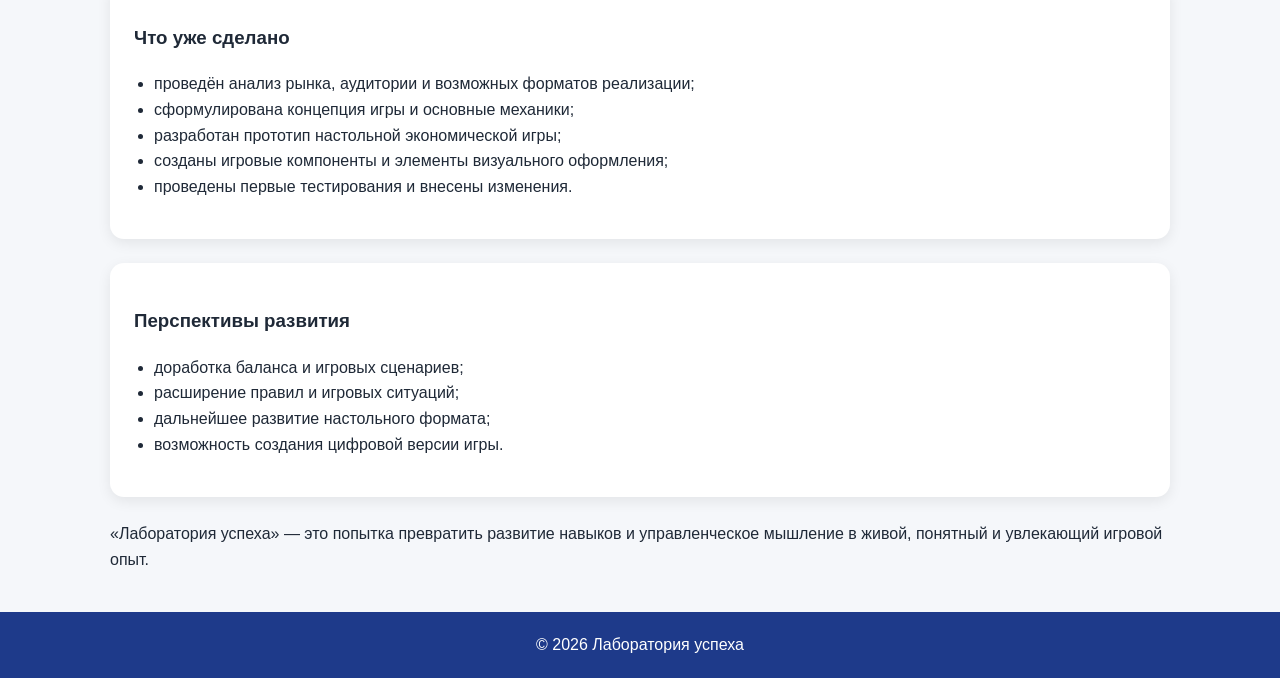
==== commit 1886681f: "Update index.html" ====
--- a/site/index.html
+++ b/site/index.html
@@ -16,7 +16,7 @@
         <a href="about.html">О проекте</a>
         <a href="participant.html">Команда проекта</a>
         <a href="journal.html">Разработка</a>
-        <a href="resources.html">Галерея и правила</a>
+        <a href="resources.html">Материалы</a>
         <a href="partner.html">Заказчик</a>
         <a href="variable.html">Как работает игра</a>
       </nav>
@@ -37,7 +37,7 @@
         <div class="buttons">
           <a class="btn btn-primary" href="about.html">О проекте</a>
           <a class="btn btn-secondary" href="variable.html">Как работает игра</a>
-          <a class="btn btn-secondary" href="resources.html">Галерея и правила</a>
+          <a class="btn btn-secondary" href="journal.html">Ход разработки</a>
         </div>
       </div>
 
